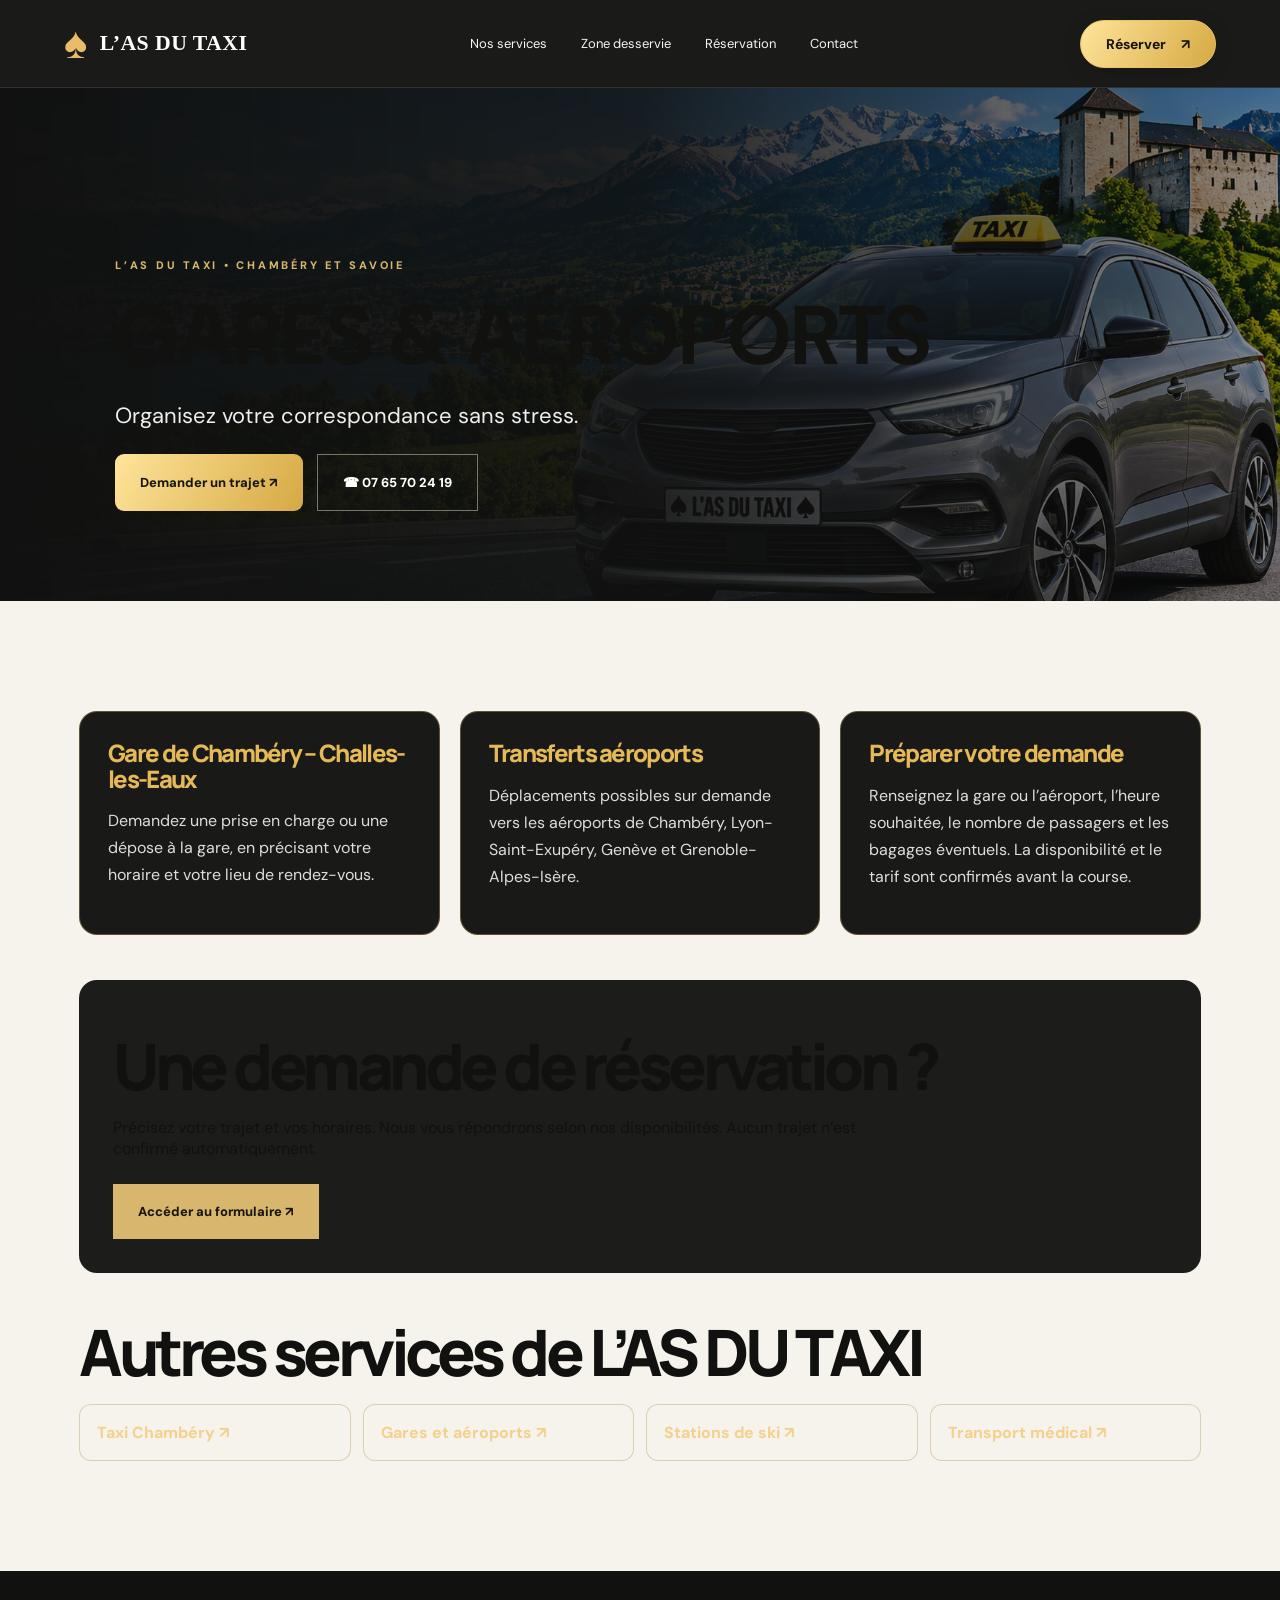
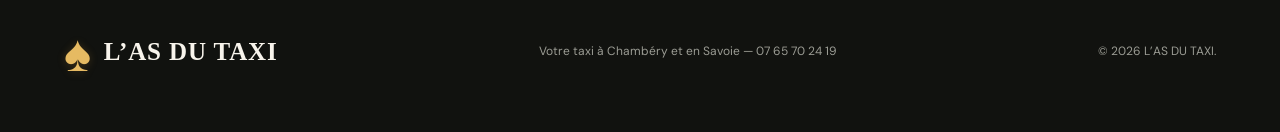
==== gares-aeroports.html @ c792eb4a "Add files via upload" ====
<!doctype html><html lang="fr"><head><meta charset="UTF-8"><meta name="viewport" content="width=device-width, initial-scale=1"><meta name="theme-color" content="#11120f"><meta name="robots" content="index, follow"><meta name="description" content="Taxi gare de Chambéry et transferts vers les aéroports de Chambéry, Lyon, Genève et Grenoble, sur réservation et selon disponibilité."><title>Taxi gare Chambéry et transferts aéroports | L’AS DU TAXI</title><link rel="canonical" href="https://www.lasdutaxi.fr/gares-aeroports"><link rel="preconnect" href="https://fonts.googleapis.com"><link rel="preconnect" href="https://fonts.gstatic.com" crossorigin><link href="https://fonts.googleapis.com/css2?family=DM+Sans:wght@400;500;600;700&family=Manrope:wght@400;500;600;700;800&display=swap" rel="stylesheet"><link rel="stylesheet" href="/style.css"><meta property="og:title" content="Taxi gare Chambéry et transferts aéroports | L’AS DU TAXI"><meta property="og:description" content="Taxi gare de Chambéry et transferts vers les aéroports de Chambéry, Lyon, Genève et Grenoble, sur réservation et selon disponibilité."><meta property="og:image" content="https://www.lasdutaxi.fr/taxi-premium.png"></head><body><header class="header"><a class="brand" href="/"><span class="brand-spade" aria-hidden="true">♠</span><span class="brand-wordmark">L’AS DU TAXI</span></a><nav id="nav"><a href="/#services">Nos services</a><a href="/#zone">Zone desservie</a><a href="/#reservation">Réservation</a><a href="/#contact">Contact</a></nav><a class="header-cta" href="/#reservation">Réserver <span>↗</span></a><button class="menu" id="menu" aria-label="Ouvrir le menu" aria-expanded="false">☰</button></header><main><section class="seo-page-hero"><div class="seo-page-inner"><span class="kicker">L’AS DU TAXI • CHAMBÉRY ET SAVOIE</span><h1>GARES &amp; AÉROPORTS</h1><p>Organisez votre correspondance sans stress.</p><div class="hero-actions"><a class="btn btn-gold" href="/#reservation">Demander un trajet ↗</a><a class="btn btn-outline" href="tel:+33765702419">☎ 07 65 70 24 19</a></div></div></section><section class="section seo-content"><div class="seo-info-grid"><article class="seo-info-card"><h2>Gare de Chambéry – Challes-les-Eaux</h2><p>Demandez une prise en charge ou une dépose à la gare, en précisant votre horaire et votre lieu de rendez-vous.</p></article><article class="seo-info-card"><h2>Transferts aéroports</h2><p>Déplacements possibles sur demande vers les aéroports de Chambéry, Lyon-Saint-Exupéry, Genève et Grenoble-Alpes-Isère.</p></article><article class="seo-info-card"><h2>Préparer votre demande</h2><p>Renseignez la gare ou l’aéroport, l’heure souhaitée, le nombre de passagers et les bagages éventuels. La disponibilité et le tarif sont confirmés avant la course.</p></article></div><div class="seo-next"><h2>Une demande de réservation ?</h2><p>Précisez votre trajet et vos horaires. Nous vous répondrons selon nos disponibilités. Aucun trajet n’est confirmé automatiquement.</p><a class="btn btn-gold" href="/#reservation">Accéder au formulaire ↗</a></div><h2 class="seo-more-title">Autres services de L’AS DU TAXI</h2><div class="seo-links"><a href="/taxi-chambery">Taxi Chambéry ↗</a><a href="/gares-aeroports">Gares et aéroports ↗</a><a href="/stations-ski">Stations de ski ↗</a><a href="/taxi-conventionne">Transport médical ↗</a></div></section></main><footer><a class="brand" href="/"><span class="brand-spade">♠</span><span class="brand-wordmark">L’AS DU TAXI</span></a><p>Votre taxi à Chambéry et en Savoie — 07 65 70 24 19</p><span>© <span id="year"></span> L’AS DU TAXI.</span></footer><a class="mobile-call" href="tel:+33765702419">☎ &nbsp; Appeler le 07 65 70 24 19</a><script src="/seo-pages.js"></script></body></html>
---- style.css ----
:root{--dark:#11120f;--dark2:#191a16;--gold:#d9b66e;--cream:#f5f3ec;--muted:#a8a89f}*{box-sizing:border-box}html{scroll-behavior:smooth}body{margin:0;background:var(--cream);color:var(--dark);font-family:'DM Sans',sans-serif}a{text-decoration:none;color:inherit}button,input,select,textarea{font:inherit}.header{height:88px;background:#11120ff5;position:sticky;top:0;z-index:20;display:flex;align-items:center;justify-content:space-between;padding:0 max(5%,calc((100vw - 1380px)/2));color:white;border-bottom:1px solid #ffffff1a}.brand{display:flex;align-items:center;gap:12px;font-family:Manrope,sans-serif;font-size:21px;font-weight:800;letter-spacing:.07em;line-height:.9}.brand small{display:block;font-size:10px;letter-spacing:.34em;margin-top:6px;color:var(--gold)}.brand-mark{width:46px;height:46px;border:1px solid var(--gold);border-radius:50%;display:grid;place-items:center;font-size:25px;position:relative;color:var(--gold)}.brand-mark span{font-size:9px;position:absolute;right:5px;top:6px}.header nav{display:flex;gap:34px;font-size:13px;color:#d8d8d1}.header nav a:hover{color:var(--gold)}.header-cta{border:1px solid #d9b66e80;padding:14px 18px;font-size:12px;font-weight:700}.header-cta span{margin-left:15px;color:var(--gold)}.menu{display:none;background:none;color:white;border:0;font-size:27px}.hero{min-height:730px;background:var(--dark);color:white;position:relative;overflow:hidden;padding:105px max(5%,calc((100vw - 1380px)/2)) 0}.hero-glow{position:absolute;width:650px;height:650px;background:radial-gradient(circle,#bc965327,transparent 65%);right:1%;top:3%}.hero-inner{position:relative;z-index:2;max-width:790px}.eyebrow,.kicker{font-size:11px;letter-spacing:.25em;font-weight:800;color:var(--gold)}.dot{display:inline-block;width:7px;height:7px;border-radius:50%;background:var(--gold);margin-right:10px}.hero h1,.section h2,.statement h2,.contact h2{font-family:Manrope,sans-serif;font-size:clamp(48px,6.4vw,100px);line-height:1.05;letter-spacing:-.07em;font-weight:800;margin:26px 0}.hero h1 em,.section h2 em,.statement h2 em,.contact h2 em{font-style:normal;color:var(--gold)}.hero-inner>p{max-width:480px;color:#b9bab1;font-size:16px;line-height:1.9}.hero-actions{display:flex;gap:14px;margin-top:34px;flex-wrap:wrap}.btn{display:inline-flex;align-items:center;justify-content:space-between;gap:34px;padding:19px 25px;font-size:13px;font-weight:800;cursor:pointer;border:0;transition:transform .2s}.btn:hover{transform:translateY(-3px)}.btn-gold{background:var(--gold);color:#161711}.btn-outline{border:1px solid #77776c;color:white}.hero-facts{display:flex;gap:45px;margin-top:76px;padding-bottom:80px}.hero-facts div{display:flex;flex-direction:column;gap:8px}.hero-facts strong{font-size:20px;color:var(--gold);font-weight:500}.hero-facts span{font-size:12px;color:#9c9e95}.hero-visual{position:absolute;right:0;top:100px;width:46%;height:520px;opacity:.95;pointer-events:none}.visual-circle{position:absolute;width:480px;height:480px;max-width:95%;border:1px solid #d9b66e55;border-radius:50%;top:5%;left:5%;box-shadow:0 0 0 65px #d9b66e07,0 0 0 135px #d9b66e04}.car-symbol{font-size:300px;line-height:1;color:#d9b66e15;position:absolute;left:18%;top:10%}.visual-text{position:absolute;top:45%;left:18%;font-family:Manrope;font-weight:800;letter-spacing:.12em;font-size:clamp(38px,5vw,78px);color:#d9b66e38;line-height:1}.visual-text span{font-size:.25em;letter-spacing:.5em;color:var(--gold)}.visual-road{position:absolute;bottom:0;right:0;width:95%;height:2px;background:linear-gradient(90deg,transparent,var(--gold),transparent);transform:rotate(-13deg)}.hero-bottom{position:relative;border-top:1px solid #ffffff21;padding:19px 0;color:#85867f;font-size:10px;letter-spacing:.3em}.hero-bottom span{color:var(--gold);padding:0 18px}.section{padding:110px max(5%,calc((100vw - 1380px)/2))}.section-head{display:flex;align-items:end;justify-content:space-between;gap:35px;margin-bottom:45px}.section h2{font-size:clamp(40px,5vw,68px);margin:18px 0}.section-head p{max-width:310px;line-height:1.8;color:#74766f}.services .kicker,.booking .kicker{color:#a37c38}.service-grid{display:grid;grid-template-columns:repeat(3,1fr);gap:18px}.service-card{background:#fff;padding:35px;min-height:350px;display:flex;flex-direction:column;border:1px solid #e7e4da;transition:transform .2s}.service-card:hover{transform:translateY(-5px)}.service-number{font-size:11px;color:#aaa69b;letter-spacing:.15em}.service-icon{font-size:48px;color:#a98345;margin:36px 0 20px}.service-card h3{font-family:Manrope;font-size:21px;margin:0 0 12px}.service-card p{font-size:14px;color:#77796f;line-height:1.8;margin:0 0 30px}.service-card a{margin-top:auto;color:#96713b;font-weight:800;font-size:12px}.statement{background:#1b1c18;color:white;text-align:center;padding:100px 20px}.statement-icon{font-size:45px;color:var(--gold);margin-bottom:25px}.statement h2{font-size:clamp(35px,5vw,72px);margin:25px 0 60px}.benefits{display:flex;max-width:900px;margin:auto;justify-content:space-around;gap:25px}.benefits div{flex:1;border-top:1px solid #ffffff27;padding-top:25px;display:flex;flex-direction:column;gap:8px}.benefits span{font-size:30px;color:var(--gold)}.benefits strong{font-size:16px}.benefits p{color:#999b92;font-size:13px}.booking{display:grid;grid-template-columns:.8fr 1.2fr;gap:9%;background:#eeece4}.booking-intro p{color:#77796f;line-height:1.9;max-width:360px}.booking-note{margin-top:60px;color:#977640;font-size:13px;font-weight:700}.booking-form{background:white;padding:38px;box-shadow:0 20px 70px #1617110c}.form-top{display:flex;justify-content:space-between;color:#987643;font-size:11px;letter-spacing:.16em;font-weight:800;border-bottom:1px solid #e9e6df;padding-bottom:22px;margin-bottom:25px}.field{display:flex;flex-direction:column;gap:9px;margin-bottom:17px}.field label{font-size:12px;font-weight:700}.field input,.field select,.field textarea{width:100%;background:#f7f6f2;border:1px solid #e7e5df;border-radius:0;padding:15px;color:#25261f;outline:none;min-width:0}.field input:focus,.field select:focus,.field textarea:focus{border-color:#b99a5c}.two{display:grid;grid-template-columns:1fr 1fr;gap:15px}.submit{width:100%;margin-top:8px}.form-disclaimer{font-size:11px;color:#85867f;line-height:1.6}.form-message{font-size:13px;color:#8c672c}.contact{background:#c8a360;display:flex;justify-content:space-between;align-items:center;padding:80px max(5%,calc((100vw - 1380px)/2));gap:30px}.contact .kicker{color:#40331e}.contact h2{font-size:clamp(35px,4vw,60px);margin:15px 0}.contact h2 em{color:white}.contact .btn{background:#141510;color:white}footer{background:#11120f;color:white;padding:55px max(5%,calc((100vw - 1380px)/2));display:flex;align-items:center;justify-content:space-between;gap:22px;flex-wrap:wrap}footer>p,footer>span{font-size:12px;color:#9b9c94}.footer-note{width:100%;font-size:10px!important;color:#777970!important}@media(max-width:1000px){.header nav{gap:15px}.hero-visual{opacity:.3}.booking{gap:4%}}@media(max-width:760px){.header{height:75px;padding:0 5%}.header nav{display:none;position:absolute;top:75px;left:0;right:0;background:#1b1c18;padding:25px;flex-direction:column;gap:25px}.header nav.open{display:flex}.header-cta{display:none}.menu{display:block}.hero{padding:90px 6% 0;min-height:auto}.hero h1{font-size:clamp(43px,10vw,72px)}.hero-visual{width:100%;right:-30%;top:120px;opacity:.2}.hero-facts{gap:20px;justify-content:space-between;margin-top:65px;padding-bottom:60px}.hero-facts span{font-size:10px}.hero-bottom{font-size:8px}.section{padding:75px 6%}.section-head{display:block}.service-grid{grid-template-columns:1fr}.service-card{min-height:270px}.service-icon{margin:22px 0}.benefits{flex-direction:column}.booking{grid-template-columns:1fr;gap:30px}.booking-note{margin-top:25px}.booking-form{padding:23px}.contact{padding:65px 6%;display:block}.contact .btn{margin-top:20px}footer{padding:45px 6%}.two{gap:10px}}@media(max-width:380px){.two{grid-template-columns:1fr}.hero-actions .btn{width:100%}}
/* Version photo premium */
.hero{background:linear-gradient(90deg,#10110ff2 0%,#10110fe8 43%,#10110f35 100%),url('/taxi-premium.png') center right/cover no-repeat!important;min-height:740px}
.hero-glow,.hero-visual{display:none!important}
.hero-inner{position:relative;z-index:2;max-width:780px}
.hero h1{text-shadow:0 3px 30px #0009}
.service-card{position:relative;overflow:hidden;padding-top:205px!important;background:#171817!important}
.service-card::before{content:'';position:absolute;inset:0 0 auto;height:185px;background-position:center;background-size:cover;filter:saturate(.85)}
.service-card:nth-child(1)::before{background-image:linear-gradient(0deg,#17181722,#17181722),url('https://images.unsplash.com/photo-1436491865332-7a61a109cc05?w=1000&q=85')}
.service-card:nth-child(2)::before{background-image:linear-gradient(0deg,#17181722,#17181722),url('/taxi-premium.png')}
.service-card:nth-child(3)::before{background-image:linear-gradient(0deg,#17181722,#17181722),url('https://images.unsplash.com/photo-1486406146926-c627a92ad1ab?w=1000&q=85')}
.service-card>*{position:relative;z-index:1}
@media(max-width:700px){.hero{background:linear-gradient(180deg,#10110ff0 0%,#10110fe0 50%,#10110f7d 100%),url('/taxi-premium.png') 60% center/cover no-repeat!important;min-height:700px}.service-card{padding-top:195px!important}}

/* Premium accessibility: readable content on dark service cards */
.service-card{color:#f8f6f0!important;border-color:#34342f!important}
.service-card h3{color:#ffffff!important}
.service-card p{color:#d0d0c8!important}
.service-card .service-number{color:#e1c58d!important}
.service-card .service-icon{color:#e5bf73!important}
.service-card a{color:#f0cb83!important}
.service-card a:hover{text-decoration:underline}
.service-card:focus-within{outline:2px solid #e5bf73;outline-offset:2px}
/* Explicit contrast for the remaining dark sections */
.hero h1,.statement h2,.statement .benefits strong,footer .brand{color:#ffffff}
.header nav a,.header .brand{color:#f7f5ef}
.booking-form,.booking-form label{color:#24251f}

/* Mobile hero: full-width taxi photo above legible content */
@media (max-width:700px){
 .hero{background:#11120f!important;padding:0 0 0!important;min-height:0!important;display:flex;flex-direction:column}
 .hero::before{content:"";display:block;position:relative;width:100%;height:clamp(245px,70vw,420px);background:url('/taxi-premium.png') 53% 49%/cover no-repeat;flex-shrink:0}
 .hero::after{content:"";position:absolute;top:clamp(200px,59vw,355px);left:0;right:0;height:80px;background:linear-gradient(transparent,#11120f);pointer-events:none}
 .hero-inner{padding:18px 6% 0;max-width:100%;z-index:2}
 .hero h1{font-size:clamp(39px,9vw,60px);line-height:1.08;margin:17px 0}
 .hero-inner>p{font-size:14px;line-height:1.65;color:#e3e1d9}
 .hero-actions{margin-top:24px;display:grid;grid-template-columns:1fr;gap:10px}
 .hero-actions .btn{width:100%;justify-content:center;text-align:center;padding:17px 18px}
 .hero-facts{margin-top:30px;padding-bottom:26px;gap:12px;flex-wrap:wrap;justify-content:flex-start}
 .hero-facts div{min-width:80px;flex:1}
 .hero-facts strong{font-size:17px}
 .hero-bottom{padding:16px 6%;line-height:1.8;text-align:center}
 .hero-bottom span{padding:0 7px}
}

/* Chambéry : repères géographiques et section dédiée */
.local-area{background:#eae6dc;color:#191a18}.local-area h2,.local-area h3{color:#171815}.local-area .section-head p{color:#4b4b45}.local-area .kicker{color:#8c692d}.area-grid{display:grid;grid-template-columns:1fr 1fr;gap:18px;margin-top:35px}.area-panel{background:#fff;border:1px solid #d6d0c5;border-radius:14px;padding:32px;display:flex;flex-direction:column;align-items:flex-start;gap:16px}.area-panel h3{font-size:clamp(23px,3vw,32px);line-height:1.2;margin:0}.area-panel p{color:#4b4b45;line-height:1.75;margin:0 0 12px}.area-label{font-size:11px;font-weight:800;letter-spacing:2px;color:#a77c39}.area-panel-dark{background:#1c1d1a;border-color:#34362f}.area-panel-dark h3{color:#fff}.area-panel-dark p{color:#d3d0c7}.area-panel-dark a{color:#e8c37b;font-weight:700}.hero .eyebrow{letter-spacing:2px}.hero h1 em{color:#e9c279}
@media(max-width:700px){.area-grid{grid-template-columns:1fr}.area-panel{padding:25px}.hero .eyebrow{font-size:11px;letter-spacing:1.2px}}

/* Premium banner refresh — original Opel image preserved */
.header-cta{background:linear-gradient(120deg,#ffe49a,#d6a943);color:#17140c;border:1px solid #e6c46c;border-radius:40px;padding:14px 25px;font-size:14px;box-shadow:0 4px 18px #0003}
.header-cta span{color:#17140c}.header-cta:hover{filter:brightness(1.09)}
.hero-conventionne{display:inline-flex;align-items:center;gap:12px;border:1px solid #d9b66e;border-radius:50px;background:#10110fca;color:#fff;padding:12px 19px;font-size:14px;font-weight:700;margin-top:19px;box-shadow:0 4px 25px #0006}
.hero-conventionne span{display:inline-grid;place-items:center;width:24px;height:24px;border:2px solid #e6c46c;border-radius:50%;color:#e6c46c}
.hero-inner>p{color:#f0ede6;text-shadow:0 2px 12px #000;font-weight:600}
.hero-actions{margin-top:24px}.hero-actions .btn-gold{background:linear-gradient(120deg,#ffe49a,#d6a943);border-radius:9px}
@media(min-width:701px){.hero{background:linear-gradient(90deg,#10110ff2 0%,#10110fce 31%,#10110f10 73%),url('/taxi-premium.png') center right/cover no-repeat!important}.hero-inner{max-width:600px}.hero h1{font-size:clamp(46px,5.5vw,79px)}}
@media(max-width:700px){.header-cta{display:inline-flex;padding:11px 14px;font-size:12px;margin-left:auto;margin-right:14px}.header-cta span{display:none}.hero-conventionne{font-size:12px;padding:10px 12px;margin-top:12px;max-width:100%}.hero-conventionne span{flex-shrink:0}.hero::before{background-position:55% center!important}.hero-inner{padding-top:25px}.hero-actions{margin-top:20px}}
@media(max-width:380px){.brand{font-size:17px}.brand-mark{width:35px;height:35px}.header-cta{padding:10px 11px;margin-right:8px}}

/* Services inspirés d’une grille de prestations, adaptés à l’identité L’AS DU TAXI */
.service-grid-expanded{display:grid;grid-template-columns:repeat(3,minmax(0,1fr));gap:18px;align-items:stretch}.service-card-new{display:flex;flex-direction:column;min-width:0;min-height:290px;transition:transform .25s ease,border-color .25s ease,box-shadow .25s ease}.service-card-new:hover{transform:translateY(-5px);border-color:#c8a65d;box-shadow:0 18px 36px rgba(0,0,0,.12)}.service-card-new .service-icon{font-size:30px;line-height:1.2}.service-card-new h3{line-height:1.25}.service-card-new p{flex:1}.service-card-new a{display:inline-flex;justify-content:space-between;align-items:center;gap:12px;margin-top:20px}.service-footnote{font-size:12px;opacity:.7;margin-top:22px;line-height:1.6}@media(max-width:900px){.service-grid-expanded{grid-template-columns:repeat(2,minmax(0,1fr))}}@media(max-width:600px){.service-grid-expanded{grid-template-columns:1fr;gap:14px}.service-card-new{min-height:0;padding:25px}.service-card-new p{margin-bottom:8px}}

.hero{background-image:linear-gradient(90deg,rgba(8,9,9,.96) 0%,rgba(8,9,9,.84) 35%,rgba(8,9,9,.33) 70%,rgba(8,9,9,.08) 100%),url('/taxi-premium.png');background-size:cover;background-position:center}.hero-visual{display:none}.hero-inner{max-width:720px}.hero h1{text-shadow:0 3px 20px #000}.reviews{background:#151613;color:#f7f4ed}.reviews .section-head p{color:#c8c5bb}.reviews-grid{display:grid;grid-template-columns:repeat(3,minmax(0,1fr));gap:18px}.review-card{border:1px solid #a8874b70;background:#20211d;padding:30px;display:flex;flex-direction:column;gap:15px;min-height:235px}.review-mark{color:#e3bc70;font-size:28px}.review-card h3{margin:0;font-size:20px}.review-card p{color:#d1cfc7;line-height:1.7;margin:0}.review-author{color:#d9b66e;font-size:12px;margin-top:auto}@media(max-width:760px){.hero{background-image:linear-gradient(90deg,rgba(8,9,9,.94),rgba(8,9,9,.70)),url('/taxi-premium.png');background-position:60% center}.reviews-grid{grid-template-columns:1fr}}

/* Customer review preview directly beneath the Opel banner */
.testimonial-strip{display:grid;grid-template-columns:1.15fr repeat(3,1fr);gap:12px;background:#0e0f0d;padding:22px max(5%,calc((100vw - 1380px)/2));color:#fff;border-bottom:1px solid #b9904c77}
.testimonial-strip-heading,.mini-review{border:1px solid #b9904c70;background:#1d1e1a;border-radius:13px;padding:18px;display:flex;flex-direction:column;gap:9px;min-width:0}
.testimonial-strip-heading strong{font-size:17px}.testimonial-strip-heading small,.mini-review small{color:#bcb9ae;font-size:11px}.mini-stars,.review-stars{color:#edc76d;letter-spacing:2px;font-size:15px}.mini-review p{margin:0;color:#f3f0e8;font-size:13px;line-height:1.5}.mini-review b{font-size:12px;color:#eac779}.mini-review b small{font-weight:400}.reviews .review-card{min-height:235px}.reviews .review-card strong{color:#eac779}.reviews .review-card small{color:#bbb7ab}.reviews .review-card p{font-size:15px}
@media(max-width:1050px){.testimonial-strip{grid-template-columns:repeat(2,minmax(0,1fr))}}
@media(max-width:600px){.testimonial-strip{grid-template-columns:1fr;padding:16px 5%;gap:10px}.testimonial-strip-heading,.mini-review{padding:14px}.mini-review p{font-size:13px}}

.services-showcase{background:radial-gradient(ellipse at 50% 0%,#3b3023 0%,#171715 40%,#101111 100%)!important;color:#fff;padding:46px 2.3% 62px!important}
.services-showcase-title{text-align:center!important;font-family:Georgia,serif!important;font-size:clamp(27px,3vw,43px)!important;line-height:1.18;margin:0 0 24px!important;font-weight:700}
.services-showcase-title em{color:#e8bb60;font-style:normal}
.service-photo-grid{display:grid;grid-template-columns:repeat(6,minmax(0,1fr));gap:15px}
.service-photo-card{border:1px solid #b28c48;border-radius:20px;background:linear-gradient(#252625,#151616);position:relative;overflow:hidden;display:flex;flex-direction:column;align-items:center;text-align:center;min-height:345px;padding:0 13px 15px;box-shadow:0 8px 18px #0004}
.service-photo{height:110px;width:calc(100% + 26px);margin:0 -13px 25px;background-size:cover;background-position:center}
.service-photo:after{content:"";display:block;width:100%;height:100%;background:linear-gradient(0deg,#161716,transparent 60%)}
.service-photo-icon{position:absolute;top:79px;left:14px;width:52px;height:52px;border-radius:50%;display:grid;place-items:center;border:2px solid #e8b950;background:#0d0f0e;color:#f5d278;font-size:27px;box-shadow:0 2px 10px #0009}
.service-photo-card h3{font:800 17px/1.2 Manrope,Arial,sans-serif;color:#fff;margin:3px 0 13px;min-height:41px;display:flex;align-items:center;justify-content:center}
.service-photo-card p{font:400 12px/1.45 'DM Sans',Arial,sans-serif;color:#f1eee9;margin:0 0 16px;flex:1}
.service-photo-card a{display:flex;align-items:center;justify-content:center;gap:16px;width:90%;padding:9px 8px;border-radius:24px;background:linear-gradient(120deg,#fbe4a1,#e7ac3c);color:#0d0d0d;font-weight:800;font-size:13px;text-decoration:none}
.service-photo-card a span{font-size:25px;line-height:12px}
.service-photo-card a:hover{filter:brightness(1.1);transform:translateY(-1px)}
.services-showcase .service-footnote{text-align:center;color:#bfb6a4;margin:22px auto 0}
@media(max-width:1100px){.service-photo-grid{grid-template-columns:repeat(3,minmax(0,1fr))}.service-photo-card{min-height:330px}}
@media(max-width:650px){.services-showcase{padding:40px 5% 55px!important}.service-photo-grid{grid-template-columns:repeat(2,minmax(0,1fr));gap:11px}.service-photo-card{padding:0 9px 13px;min-height:315px}.service-photo{width:calc(100% + 18px);margin:0 -9px 24px;height:100px}.service-photo-icon{top:73px;left:10px;width:44px;height:44px;font-size:23px}.service-photo-card h3{font-size:14px}.service-photo-card p{font-size:11px}.service-photo-card a{font-size:12px;width:100%}}
@media(max-width:370px){.service-photo-grid{grid-template-columns:1fr}.service-photo-card{min-height:275px}}

.brand{display:flex;align-items:center;gap:9px}.brand-logo{width:64px;height:64px;object-fit:cover;object-position:center;border-radius:5px;flex-shrink:0}.brand-wordmark{display:flex;flex-direction:column;line-height:1.1}.brand-wordmark small{letter-spacing:.17em}.hero .eyebrow{max-width:100%;font-size:clamp(9px,1vw,12px);letter-spacing:.08em;line-height:1.7}@media(max-width:700px){.brand-logo{width:52px;height:52px}.brand-wordmark{font-size:20px}.hero .eyebrow{font-size:10px;line-height:1.65}}

/* Simple gold ace-of-spades identity */
.brand-spade{color:#e6ba62;font-size:clamp(38px,4vw,55px);line-height:1;text-shadow:0 1px 8px #b5823244;flex-shrink:0}.brand-wordmark{font-family:Georgia,serif;font-weight:700;letter-spacing:.035em;white-space:nowrap;font-size:clamp(17px,2vw,25px);color:#f8f4ec}.brand{gap:11px}.brand-logo{display:none}@media(max-width:650px){.brand-spade{font-size:37px}.brand-wordmark{font-size:16px}.brand{gap:6px}}

/* Simple header identity: golden spade pictogram and brand name */
.header .brand-spade{font-family:Georgia,serif;font-size:44px;color:#e7bd67;line-height:1;text-shadow:none}
.header .brand-wordmark{font-family:Georgia,serif;font-size:clamp(17px,1.7vw,23px);font-weight:700;letter-spacing:.02em;color:#fff}
@media(max-width:650px){.header .brand-spade{font-size:35px}.header .brand-wordmark{font-size:16px}}

/* Mobile only: show the banner photograph without the dark overlay.
   Desktop styling remains unchanged. */
@media (max-width: 700px) {
  .hero { background-image: none !important; }
  .hero::before {
    background-image: url('/taxi-premium.png') !important;
    background-color: transparent !important;
    background-blend-mode: normal !important;
    background-position: 70% 45% !important;
  }
  .hero::after { display: none !important; }
}

.honeypot{position:absolute;left:-10000px;width:1px;height:1px;overflow:hidden}
.booking-actions button:disabled{opacity:.6;cursor:wait}

/* Numéro de téléphone visible et cliquable — L’AS DU TAXI */
.header-phone{display:inline-flex;align-items:center;gap:9px;color:#f6d18a!important;font-weight:800;font-size:17px;white-space:nowrap;text-decoration:none;letter-spacing:.3px}.header-phone span{font-size:19px}.header-phone:hover,.booking-phone:hover{color:#fff!important}.hero-phone{display:inline-flex;align-items:center;gap:15px;padding:15px 22px;margin:23px 0 8px;border:1px solid #e7c574;background:linear-gradient(120deg,#f7d891,#c99e50);border-radius:14px;color:#17140c!important;text-decoration:none;box-shadow:0 12px 34px #0006;transition:transform .2s}.hero-phone:hover{transform:translateY(-2px)}.hero-phone>span:first-child{font-size:26px}.hero-phone small{display:block;font-size:10px;letter-spacing:1.6px;font-weight:800}.hero-phone strong{display:block;font-size:clamp(22px,2.6vw,31px);letter-spacing:.7px;line-height:1.2}.hero-phone>span:last-child{font-size:21px;margin-left:12px}.booking-phone{display:inline-block;margin-top:24px;font-weight:800;font-size:clamp(17px,2vw,24px);color:#f4ce7b!important;text-decoration:underline;text-underline-offset:5px}.contact-actions{display:flex;align-items:center;gap:14px;flex-wrap:wrap}.mobile-call{display:none}@media(max-width:1100px){.header-phone{font-size:14px}.header nav{gap:13px}}@media(max-width:900px){.header-phone{font-size:13px}}@media(max-width:760px){.header-phone{font-size:14px;margin-left:auto;margin-right:12px}.header-cta{display:none!important}.hero-phone{margin-top:20px}.mobile-call{display:flex;position:fixed;bottom:0;left:0;right:0;z-index:50;justify-content:center;align-items:center;background:#e5b957;color:#15140f!important;font-weight:900;font-size:17px;text-decoration:none;min-height:58px;box-shadow:0 -5px 25px #0006;padding:10px 16px;padding-bottom:max(10px,env(safe-area-inset-bottom))}body{padding-bottom:58px}}@media(max-width:420px){.header-phone{font-size:12px;gap:4px;margin-right:8px}.header-phone span{font-size:14px}.hero-phone{padding:12px 14px;gap:10px}.hero-phone strong{font-size:23px}.contact-actions{width:100%}}

/* Conserver Réserver dans le menu sur tous les écrans */
.header .header-cta{display:inline-flex!important;align-items:center;white-space:nowrap}
@media(max-width:760px){.header .header-cta{margin-left:auto;margin-right:14px;padding:11px 14px;font-size:12px}.header .header-cta span{display:none}}

/* Pages SEO L’AS DU TAXI */
.seo-explore{margin:45px auto 0;max-width:1180px;padding:28px;border:1px solid #bca06855;border-radius:18px;background:#191a18}.seo-explore h3{font-size:clamp(22px,3vw,32px);margin:0 0 10px}.seo-explore p{margin:0 0 20px;color:#c6c6c3}.seo-links{display:grid;grid-template-columns:repeat(4,minmax(0,1fr));gap:12px}.seo-links a{border:1px solid #bca06870;border-radius:12px;padding:17px;color:#f3d18a!important;text-decoration:none;font-weight:700;background:#ffffff07}.seo-links a:hover{background:#e5b957;color:#17140c!important}.footer-seo-links{display:flex;flex-wrap:wrap;gap:12px 20px}.footer-seo-links a{color:#e5b957}.seo-page-hero{min-height:500px;padding:165px max(6vw,25px) 90px;background:linear-gradient(90deg,#101110 0%,#101110ec 50%,#10111075 100%),url('/taxi-premium.png') center/cover}.seo-page-inner{max-width:1050px;margin:auto}.seo-page-hero h1{font-size:clamp(40px,6.5vw,85px);line-height:1.05;max-width:900px;margin:18px 0 20px;text-transform:uppercase}.seo-page-hero p{font-size:clamp(17px,2vw,22px);max-width:720px;color:#eee}.seo-content{max-width:1250px;margin:auto}.seo-info-grid{display:grid;grid-template-columns:repeat(3,minmax(0,1fr));gap:20px}.seo-info-card{padding:28px;border:1px solid #c7a65b66;border-radius:18px;background:#191a18}.seo-info-card h2{font-size:24px;margin:0 0 15px;color:#e5b957}.seo-info-card p{line-height:1.7;color:#dededb}.seo-next{margin:45px 0;padding:34px;background:#1c1d1a;border-radius:18px}.seo-next p{max-width:760px;margin-bottom:25px}.seo-more-title{margin-bottom:22px}@media(max-width:900px){.seo-links{grid-template-columns:repeat(2,minmax(0,1fr))}.seo-info-grid{grid-template-columns:1fr}.seo-page-hero{padding-top:140px}}@media(max-width:560px){.seo-links{grid-template-columns:1fr}.seo-page-hero{min-height:410px}.seo-explore{padding:20px}}
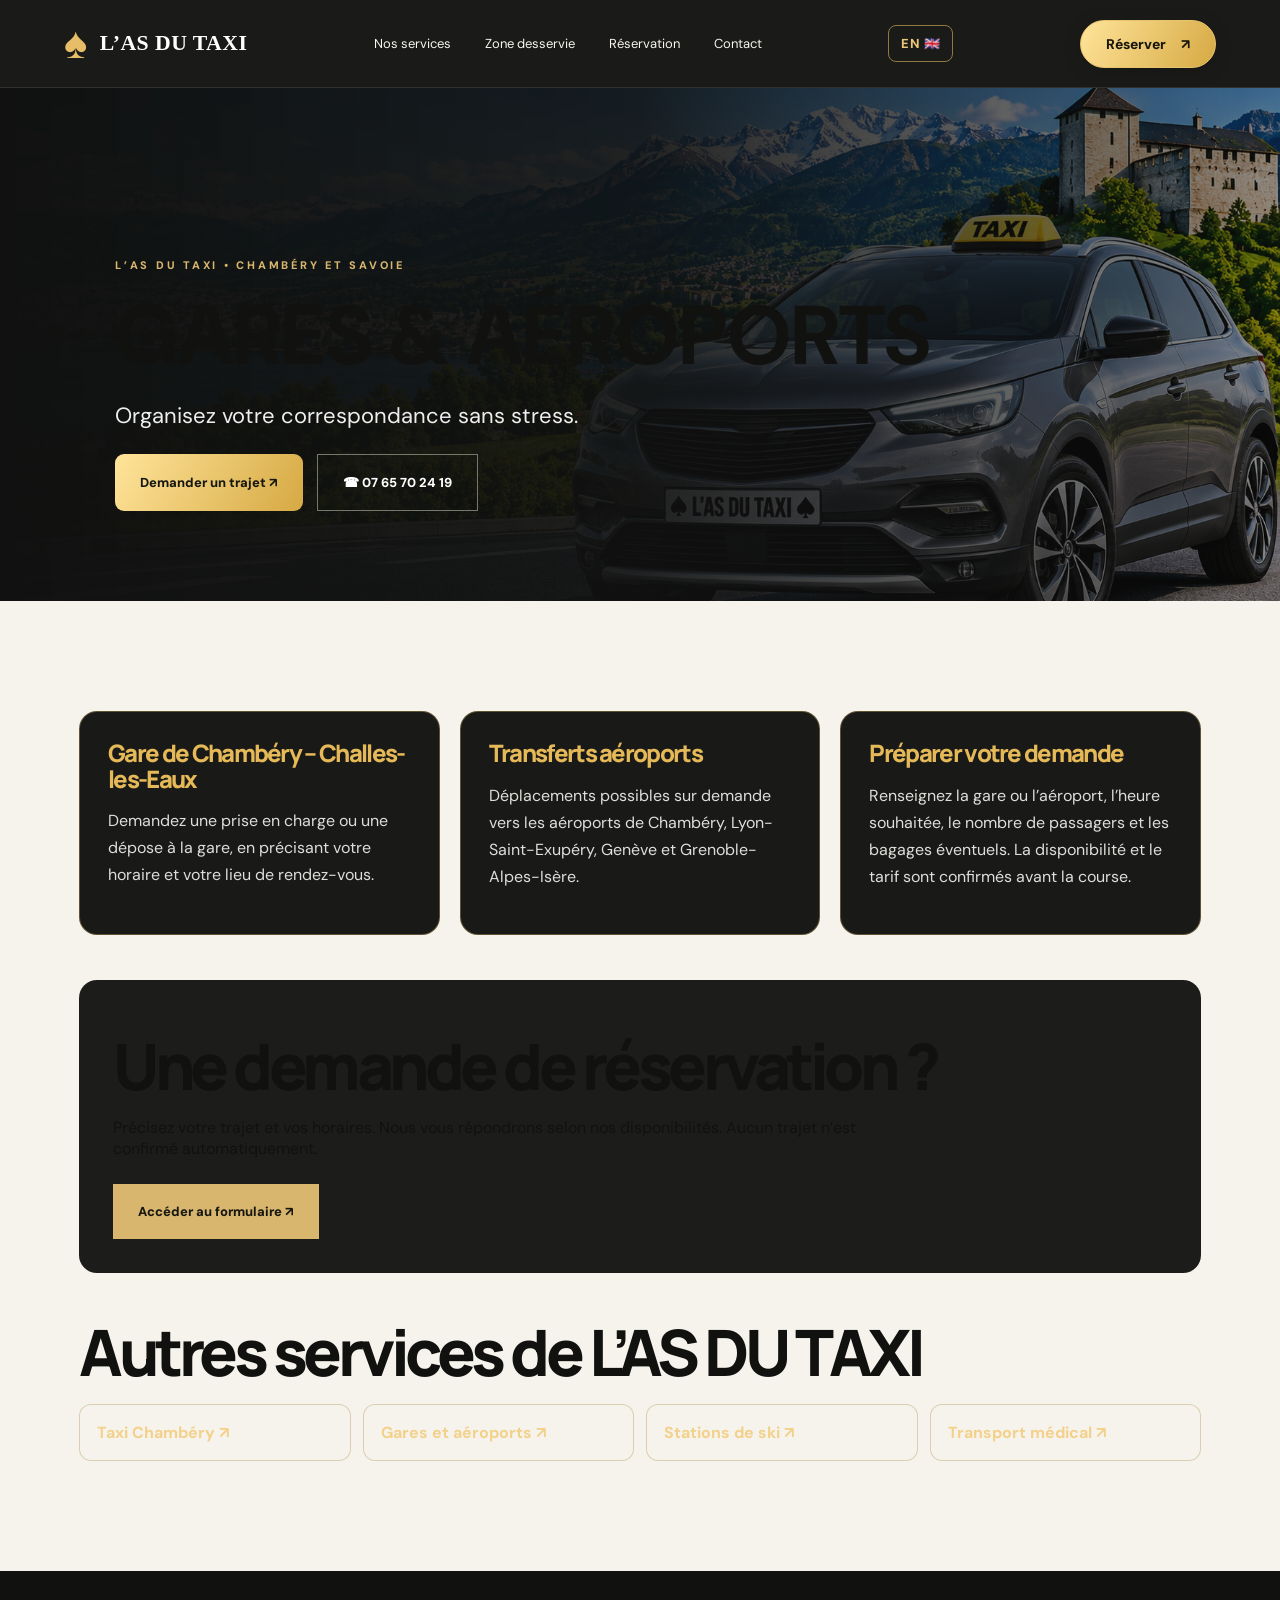
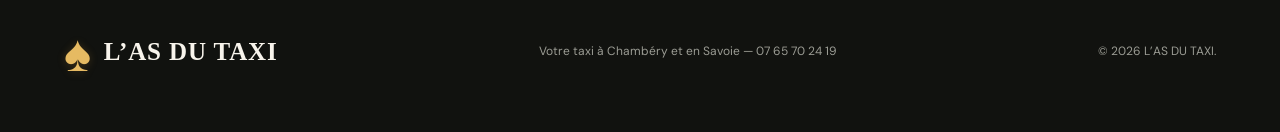
==== commit 017fb3ec: "Add files via upload" ====
--- a/gares-aeroports.html
+++ b/gares-aeroports.html
@@ -1 +1,2 @@
-<!doctype html><html lang="fr"><head><meta charset="UTF-8"><meta name="viewport" content="width=device-width, initial-scale=1"><meta name="theme-color" content="#11120f"><meta name="robots" content="index, follow"><meta name="description" content="Taxi gare de Chambéry et transferts vers les aéroports de Chambéry, Lyon, Genève et Grenoble, sur réservation et selon disponibilité."><title>Taxi gare Chambéry et transferts aéroports | L’AS DU TAXI</title><link rel="canonical" href="https://www.lasdutaxi.fr/gares-aeroports"><link rel="preconnect" href="https://fonts.googleapis.com"><link rel="preconnect" href="https://fonts.gstatic.com" crossorigin><link href="https://fonts.googleapis.com/css2?family=DM+Sans:wght@400;500;600;700&family=Manrope:wght@400;500;600;700;800&display=swap" rel="stylesheet"><link rel="stylesheet" href="/style.css"><meta property="og:title" content="Taxi gare Chambéry et transferts aéroports | L’AS DU TAXI"><meta property="og:description" content="Taxi gare de Chambéry et transferts vers les aéroports de Chambéry, Lyon, Genève et Grenoble, sur réservation et selon disponibilité."><meta property="og:image" content="https://www.lasdutaxi.fr/taxi-premium.png"></head><body><header class="header"><a class="brand" href="/"><span class="brand-spade" aria-hidden="true">♠</span><span class="brand-wordmark">L’AS DU TAXI</span></a><nav id="nav"><a href="/#services">Nos services</a><a href="/#zone">Zone desservie</a><a href="/#reservation">Réservation</a><a href="/#contact">Contact</a></nav><a class="header-cta" href="/#reservation">Réserver <span>↗</span></a><button class="menu" id="menu" aria-label="Ouvrir le menu" aria-expanded="false">☰</button></header><main><section class="seo-page-hero"><div class="seo-page-inner"><span class="kicker">L’AS DU TAXI • CHAMBÉRY ET SAVOIE</span><h1>GARES &amp; AÉROPORTS</h1><p>Organisez votre correspondance sans stress.</p><div class="hero-actions"><a class="btn btn-gold" href="/#reservation">Demander un trajet ↗</a><a class="btn btn-outline" href="tel:+33765702419">☎ 07 65 70 24 19</a></div></div></section><section class="section seo-content"><div class="seo-info-grid"><article class="seo-info-card"><h2>Gare de Chambéry – Challes-les-Eaux</h2><p>Demandez une prise en charge ou une dépose à la gare, en précisant votre horaire et votre lieu de rendez-vous.</p></article><article class="seo-info-card"><h2>Transferts aéroports</h2><p>Déplacements possibles sur demande vers les aéroports de Chambéry, Lyon-Saint-Exupéry, Genève et Grenoble-Alpes-Isère.</p></article><article class="seo-info-card"><h2>Préparer votre demande</h2><p>Renseignez la gare ou l’aéroport, l’heure souhaitée, le nombre de passagers et les bagages éventuels. La disponibilité et le tarif sont confirmés avant la course.</p></article></div><div class="seo-next"><h2>Une demande de réservation ?</h2><p>Précisez votre trajet et vos horaires. Nous vous répondrons selon nos disponibilités. Aucun trajet n’est confirmé automatiquement.</p><a class="btn btn-gold" href="/#reservation">Accéder au formulaire ↗</a></div><h2 class="seo-more-title">Autres services de L’AS DU TAXI</h2><div class="seo-links"><a href="/taxi-chambery">Taxi Chambéry ↗</a><a href="/gares-aeroports">Gares et aéroports ↗</a><a href="/stations-ski">Stations de ski ↗</a><a href="/taxi-conventionne">Transport médical ↗</a></div></section></main><footer><a class="brand" href="/"><span class="brand-spade">♠</span><span class="brand-wordmark">L’AS DU TAXI</span></a><p>Votre taxi à Chambéry et en Savoie — 07 65 70 24 19</p><span>© <span id="year"></span> L’AS DU TAXI.</span></footer><a class="mobile-call" href="tel:+33765702419">☎ &nbsp; Appeler le 07 65 70 24 19</a><script src="/seo-pages.js"></script></body></html>+<!DOCTYPE html>
+<html lang="fr"><head><meta charset="utf-8"/><meta content="width=device-width, initial-scale=1" name="viewport"/><meta content="#11120f" name="theme-color"/><meta content="index, follow" name="robots"/><meta content="Taxi gare de Chambéry et transferts vers les aéroports de Chambéry, Lyon, Genève et Grenoble, sur réservation et selon disponibilité." name="description"/><title>Taxi gare Chambéry et transferts aéroports | L’AS DU TAXI</title><link href="https://www.lasdutaxi.fr/gares-aeroports" rel="canonical"/><link href="https://fonts.googleapis.com" rel="preconnect"/><link crossorigin="" href="https://fonts.gstatic.com" rel="preconnect"/><link href="https://fonts.googleapis.com/css2?family=DM+Sans:wght@400;500;600;700&amp;family=Manrope:wght@400;500;600;700;800&amp;display=swap" rel="stylesheet"/><link href="/style.css" rel="stylesheet"/><meta content="Taxi gare Chambéry et transferts aéroports | L’AS DU TAXI" property="og:title"/><meta content="Taxi gare de Chambéry et transferts vers les aéroports de Chambéry, Lyon, Genève et Grenoble, sur réservation et selon disponibilité." property="og:description"/><meta content="https://www.lasdutaxi.fr/taxi-premium.png" property="og:image"/><link href="https://www.lasdutaxi.fr/gares-aeroports" hreflang="fr" rel="alternate"/><link href="https://www.lasdutaxi.fr/en/gares-aeroports" hreflang="en" rel="alternate"/><link href="https://www.lasdutaxi.fr/gares-aeroports" hreflang="x-default" rel="alternate"/></head><body><header class="header"><a class="brand" href="/"><span aria-hidden="true" class="brand-spade">♠</span><span class="brand-wordmark">L’AS DU TAXI</span></a><nav id="nav"><a href="/#services">Nos services</a><a href="/#zone">Zone desservie</a><a href="/#reservation">Réservation</a><a href="/#contact">Contact</a></nav><a aria-label="Switch to English" class="lang-switch" href="/en/gares-aeroports" lang="en">EN 🇬🇧</a><a class="header-cta" href="/#reservation">Réserver <span>↗</span></a><button aria-expanded="false" aria-label="Ouvrir le menu" class="menu" id="menu">☰</button></header><main><section class="seo-page-hero"><div class="seo-page-inner"><span class="kicker">L’AS DU TAXI • CHAMBÉRY ET SAVOIE</span><h1>GARES &amp; AÉROPORTS</h1><p>Organisez votre correspondance sans stress.</p><div class="hero-actions"><a class="btn btn-gold" href="/#reservation">Demander un trajet ↗</a><a class="btn btn-outline" href="tel:+33765702419">☎ 07 65 70 24 19</a></div></div></section><section class="section seo-content"><div class="seo-info-grid"><article class="seo-info-card"><h2>Gare de Chambéry – Challes-les-Eaux</h2><p>Demandez une prise en charge ou une dépose à la gare, en précisant votre horaire et votre lieu de rendez-vous.</p></article><article class="seo-info-card"><h2>Transferts aéroports</h2><p>Déplacements possibles sur demande vers les aéroports de Chambéry, Lyon-Saint-Exupéry, Genève et Grenoble-Alpes-Isère.</p></article><article class="seo-info-card"><h2>Préparer votre demande</h2><p>Renseignez la gare ou l’aéroport, l’heure souhaitée, le nombre de passagers et les bagages éventuels. La disponibilité et le tarif sont confirmés avant la course.</p></article></div><div class="seo-next"><h2>Une demande de réservation ?</h2><p>Précisez votre trajet et vos horaires. Nous vous répondrons selon nos disponibilités. Aucun trajet n’est confirmé automatiquement.</p><a class="btn btn-gold" href="/#reservation">Accéder au formulaire ↗</a></div><h2 class="seo-more-title">Autres services de L’AS DU TAXI</h2><div class="seo-links"><a href="/taxi-chambery">Taxi Chambéry ↗</a><a href="/gares-aeroports">Gares et aéroports ↗</a><a href="/stations-ski">Stations de ski ↗</a><a href="/taxi-conventionne">Transport médical ↗</a></div></section></main><footer><a class="brand" href="/"><span class="brand-spade">♠</span><span class="brand-wordmark">L’AS DU TAXI</span></a><p>Votre taxi à Chambéry et en Savoie — 07 65 70 24 19</p><span>© <span id="year"></span> L’AS DU TAXI.</span></footer><a class="mobile-call" href="tel:+33765702419">☎   Appeler le 07 65 70 24 19</a><script src="/seo-pages.js"></script></body></html>
--- a/style.css
+++ b/style.css
@@ -123,3 +123,6 @@
 
 /* Pages SEO L’AS DU TAXI */
 .seo-explore{margin:45px auto 0;max-width:1180px;padding:28px;border:1px solid #bca06855;border-radius:18px;background:#191a18}.seo-explore h3{font-size:clamp(22px,3vw,32px);margin:0 0 10px}.seo-explore p{margin:0 0 20px;color:#c6c6c3}.seo-links{display:grid;grid-template-columns:repeat(4,minmax(0,1fr));gap:12px}.seo-links a{border:1px solid #bca06870;border-radius:12px;padding:17px;color:#f3d18a!important;text-decoration:none;font-weight:700;background:#ffffff07}.seo-links a:hover{background:#e5b957;color:#17140c!important}.footer-seo-links{display:flex;flex-wrap:wrap;gap:12px 20px}.footer-seo-links a{color:#e5b957}.seo-page-hero{min-height:500px;padding:165px max(6vw,25px) 90px;background:linear-gradient(90deg,#101110 0%,#101110ec 50%,#10111075 100%),url('/taxi-premium.png') center/cover}.seo-page-inner{max-width:1050px;margin:auto}.seo-page-hero h1{font-size:clamp(40px,6.5vw,85px);line-height:1.05;max-width:900px;margin:18px 0 20px;text-transform:uppercase}.seo-page-hero p{font-size:clamp(17px,2vw,22px);max-width:720px;color:#eee}.seo-content{max-width:1250px;margin:auto}.seo-info-grid{display:grid;grid-template-columns:repeat(3,minmax(0,1fr));gap:20px}.seo-info-card{padding:28px;border:1px solid #c7a65b66;border-radius:18px;background:#191a18}.seo-info-card h2{font-size:24px;margin:0 0 15px;color:#e5b957}.seo-info-card p{line-height:1.7;color:#dededb}.seo-next{margin:45px 0;padding:34px;background:#1c1d1a;border-radius:18px}.seo-next p{max-width:760px;margin-bottom:25px}.seo-more-title{margin-bottom:22px}@media(max-width:900px){.seo-links{grid-template-columns:repeat(2,minmax(0,1fr))}.seo-info-grid{grid-template-columns:1fr}.seo-page-hero{padding-top:140px}}@media(max-width:560px){.seo-links{grid-template-columns:1fr}.seo-page-hero{min-height:410px}.seo-explore{padding:20px}}
+
+/* Bilingual language switch */
+.lang-switch{display:inline-flex;align-items:center;justify-content:center;border:1px solid rgba(210,173,90,.65);color:#e8c778;padding:9px 12px;border-radius:8px;font-size:13px;font-weight:800;white-space:nowrap;text-decoration:none;letter-spacing:.04em}.lang-switch:hover{background:#d9b65b;color:#101010}@media(max-width:760px){.lang-switch{padding:7px 9px;font-size:12px;margin-left:auto;margin-right:10px}}
